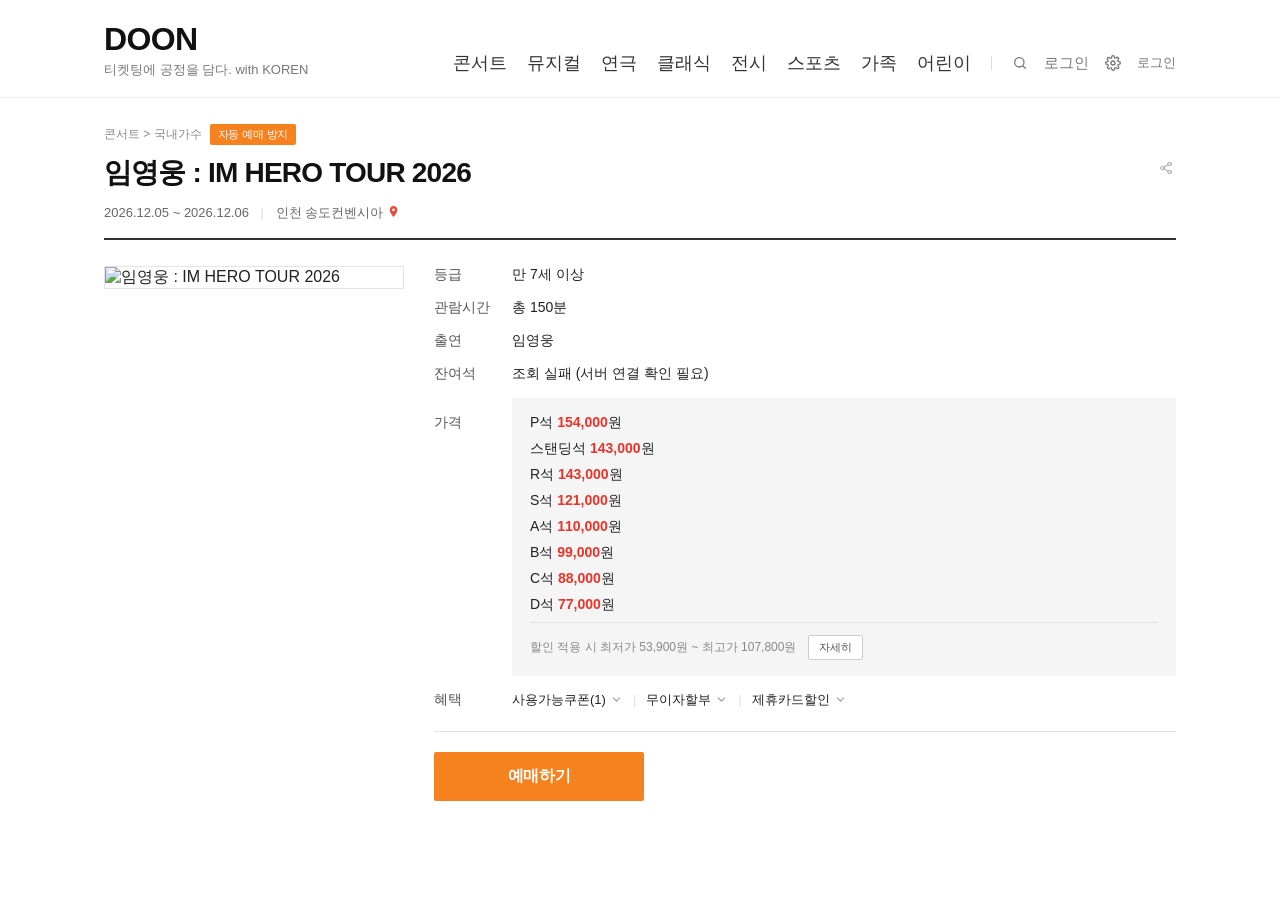
==== pop/frontend/index.html @ 91ee4b95 "Initial commit: DOON 공정 티켓팅 (판교 구성)" ====
<!DOCTYPE html>
<html lang="ko">
<head>
<meta charset="UTF-8">
<meta name="viewport" content="width=device-width, initial-scale=1">
<title>DOON - 티켓팅에 공정을 담다. with KOREN</title>
<style>
/* 이 파일은 style.css 를 쓰지 않는다.
   style.css 는 seat.html(좌석 그리드)과 공유되므로, 여기서 .header 같은
   공용 클래스를 고치면 시연 영상의 주인공인 좌석 화면까지 같이 바뀐다.
   그래서 index 전용 스타일을 이 안에 전부 담았다. */
* { box-sizing: border-box; }
body {
  margin: 0;
  background: #fff;
  color: #222;
  font-family: 'Pretendard', 'Apple SD Gothic Neo', 'Malgun Gothic', '맑은 고딕', sans-serif;
  -webkit-font-smoothing: antialiased;
}
.wrap { max-width: 1120px; margin: 0 auto; padding: 0 24px; }

/* 상단 로고 — 파란 배경 띠를 없애고 글자만 남긴다.
   DOON 을 부제보다 확실히 크게 두어 브랜드가 먼저 읽히게 한다. */
.brandbar { border-bottom: 1px solid #eee; }
.brandbar .wrap { padding-top: 22px; padding-bottom: 18px; }
.brand-name { font-size: 32px; font-weight: 700; letter-spacing: -0.6px; color: #111; line-height: 1.1; }
.brand-sub  { font-size: 13px; color: #777; margin-top: 4px; }

.crumb { display: flex; align-items: center; gap: 8px; font-size: 12px; color: #888; margin: 26px 0 10px; }
.badge {
  background: #F5821F; color: #fff; font-size: 11px;
  padding: 3px 8px; border-radius: 2px; letter-spacing: -0.2px;
}

.titlerow { display: flex; justify-content: space-between; align-items: flex-start; gap: 16px; }
.title { font-size: 28px; font-weight: 700; color: #111; letter-spacing: -0.8px; line-height: 1.3; }
.share { color: #999; flex-shrink: 0; padding-top: 6px; cursor: pointer; }

.meta {
  font-size: 13px; color: #666; margin-top: 12px;
  padding-bottom: 16px; border-bottom: 2px solid #333;
}
.meta .sep { color: #ddd; margin: 0 8px; }

.detail { display: flex; gap: 30px; margin-top: 26px; align-items: flex-start; }
.poster { width: 300px; flex-shrink: 0; border: 1px solid #e5e5e5; display: block; }
.info { flex: 1; min-width: 0; font-size: 14px; }

.row { display: flex; margin-bottom: 15px; }
.row .k { width: 78px; flex-shrink: 0; color: #555; }
.row .v { flex: 1; min-width: 0; color: #222; }

.pricebox { background: #f5f5f5; padding: 16px 18px; }
.pline { margin-bottom: 8px; }
.pline .won { color: #e8342a; font-weight: 700; }
.pfoot {
  border-top: 1px solid #e0e0e0; margin-top: 6px; padding-top: 12px;
  display: flex; align-items: center; gap: 12px; font-size: 12px; color: #888;
  flex-wrap: wrap;
}
.more {
  border: 1px solid #ccc; background: #fff; padding: 4px 10px;
  font-size: 11px; color: #555; border-radius: 2px; cursor: pointer;
  font-family: inherit;
}

.benefit { display: flex; align-items: center; gap: 10px; flex-wrap: wrap; font-size: 13px; color: #333; }
.benefit .item { display: inline-flex; align-items: center; gap: 4px; cursor: pointer; }
.benefit .bar { color: #ddd; }

.bookwrap { border-top: 1px solid #e0e0e0; margin-top: 22px; padding-top: 20px; }
.book {
  background: #F5821F; color: #fff; border: 0;
  padding: 14px 0; width: 210px; font-size: 16px; font-weight: 700;
  border-radius: 2px; cursor: pointer; font-family: inherit; letter-spacing: -0.3px;
}
.book:hover { background: #DE7115; }
.book:active { transform: translateY(1px); }

@media (max-width: 820px) {
  .detail { flex-direction: column; }
  .poster { width: 100%; max-width: 340px; }
}

.brandbar .wrap { display: flex; align-items: flex-end; justify-content: space-between; gap: 24px; flex-wrap: wrap; }
.topnav { display: flex; align-items: center; gap: 20px; padding-bottom: 4px; flex-wrap: wrap; }
.topnav .menu { display: flex; align-items: center; gap: 20px; font-size: 18px; color: #333; }
.topnav .menu span { cursor: pointer; }
.topnav .menu span:hover { color: #F5821F; }
.topnav .divider { width: 1px; height: 14px; background: #ddd; }
.topnav .util { display: flex; align-items: center; gap: 16px; font-size: 15px; color: #777; }
.topnav .util span { display: inline-flex; align-items: center; gap: 5px; cursor: pointer; }
.topnav .util span:hover { color: #333; }
@media (max-width: 900px) { .topnav { width: 100%; justify-content: space-between; gap: 12px; } .topnav .menu { gap: 14px; font-size: 16px; flex-wrap: wrap; } }
</style>
</head>
<body>

<div class="brandbar">
  <div class="wrap">
    <div>
      <div class="brand-name">DOON</div>
      <div class="brand-sub">티켓팅에 공정을 담다. with KOREN</div>
    </div>
      <div class="topnav">
        <div class="menu">
          <span>콘서트</span><span>뮤지컬</span><span>연극</span><span>클래식</span><span>전시</span><span>스포츠</span><span>가족</span><span>어린이</span>
        </div>
        <div class="divider"></div>
        <div class="util">
          <span aria-label="검색"><svg width="16" height="16" viewBox="0 0 24 24" fill="none" stroke="currentColor" stroke-width="2" stroke-linecap="round" aria-hidden="true"><circle cx="11" cy="11" r="7"/><path d="M20 20l-3.5-3.5"/></svg></span>
          <span>로그인</span>
          <span aria-label="설정"><svg width="16" height="16" viewBox="0 0 24 24" fill="none" stroke="currentColor" stroke-width="2" stroke-linecap="round" stroke-linejoin="round" aria-hidden="true"><circle cx="12" cy="12" r="3"/><path d="M19.4 15a1.6 1.6 0 0 0 .3 1.8l.1.1a2 2 0 1 1-2.8 2.8l-.1-.1a1.6 1.6 0 0 0-1.8-.3 1.6 1.6 0 0 0-1 1.5V21a2 2 0 1 1-4 0v-.1a1.6 1.6 0 0 0-1-1.5 1.6 1.6 0 0 0-1.8.3l-.1.1a2 2 0 1 1-2.8-2.8l.1-.1a1.6 1.6 0 0 0 .3-1.8 1.6 1.6 0 0 0-1.5-1H3a2 2 0 1 1 0-4h.1a1.6 1.6 0 0 0 1.5-1 1.6 1.6 0 0 0-.3-1.8l-.1-.1a2 2 0 1 1 2.8-2.8l.1.1a1.6 1.6 0 0 0 1.8.3H9a1.6 1.6 0 0 0 1-1.5V3a2 2 0 1 1 4 0v.1a1.6 1.6 0 0 0 1 1.5 1.6 1.6 0 0 0 1.8-.3l.1-.1a2 2 0 1 1 2.8 2.8l-.1.1a1.6 1.6 0 0 0-.3 1.8V9a1.6 1.6 0 0 0 1.5 1H21a2 2 0 1 1 0 4h-.1a1.6 1.6 0 0 0-1.5 1z"/></svg></span>
        </div>
      </div>
  </div>
</div>

<div class="wrap">

  <div class="crumb">
    <span>콘서트 &gt; 국내가수</span>
    <span class="badge">자동 예매 방지</span>
  </div>

  <div class="titlerow">
    <div class="title">임영웅 : IM HERO TOUR 2026</div>
    <svg class="share" width="20" height="20" viewBox="0 0 24 24" fill="none" stroke="currentColor" stroke-width="1.6" stroke-linecap="round" stroke-linejoin="round" aria-hidden="true">
      <circle cx="18" cy="5" r="3"/><circle cx="6" cy="12" r="3"/><circle cx="18" cy="19" r="3"/>
      <path d="M8.6 13.5l6.8 4M15.4 6.5l-6.8 4"/>
    </svg>
  </div>

  <div class="meta">
    <span id="showDate">--</span>
    <span class="sep">|</span>
    <span>인천 송도컨벤시아</span>
    <svg width="13" height="13" viewBox="0 0 24 24" fill="#e74c3c" style="vertical-align:-1px" aria-hidden="true">
      <path d="M12 2C8.1 2 5 5.1 5 9c0 5.2 7 13 7 13s7-7.8 7-13c0-3.9-3.1-7-7-7zm0 9.5A2.5 2.5 0 1 1 12 6.5a2.5 2.5 0 0 1 0 5z"/>
    </svg>
  </div>

  <div class="detail">
    <img src="/img/imhero.jpg" alt="임영웅 : IM HERO TOUR 2026" class="poster">

    <div class="info">
      <div class="row"><div class="k">등급</div><div class="v">만 7세 이상</div></div>
      <div class="row"><div class="k">관람시간</div><div class="v">총 150분</div></div>
      <div class="row"><div class="k">출연</div><div class="v">임영웅</div></div>
      <div class="row"><div class="k">잔여석</div><div class="v" id="seatCountText">확인 중...</div></div>

      <div class="row">
        <div class="k" style="padding-top:16px">가격</div>
        <div class="v">
          <div class="pricebox">
            <div class="pline">P석 <span class="won">154,000</span>원</div>
            <div class="pline">스탠딩석 <span class="won">143,000</span>원</div>
            <div class="pline">R석 <span class="won">143,000</span>원</div>
            <div class="pline">S석 <span class="won">121,000</span>원</div>
            <div class="pline">A석 <span class="won">110,000</span>원</div>
            <div class="pline">B석 <span class="won">99,000</span>원</div>
            <div class="pline">C석 <span class="won">88,000</span>원</div>
            <div class="pline">D석 <span class="won">77,000</span>원</div>
            <div class="pfoot">
              <span>할인 적용 시 최저가 53,900원 ~ 최고가 107,800원</span>
              <button class="more" type="button">자세히</button>
            </div>
          </div>
        </div>
      </div>

      <div class="row" style="margin-top:4px">
        <div class="k">혜택</div>
        <div class="v benefit">
          <span class="item">사용가능쿠폰(1)
            <svg width="13" height="13" viewBox="0 0 24 24" fill="none" stroke="#999" stroke-width="2" stroke-linecap="round" stroke-linejoin="round" aria-hidden="true"><path d="M6 9l6 6 6-6"/></svg>
          </span>
          <span class="bar">|</span>
          <span class="item">무이자할부
            <svg width="13" height="13" viewBox="0 0 24 24" fill="none" stroke="#999" stroke-width="2" stroke-linecap="round" stroke-linejoin="round" aria-hidden="true"><path d="M6 9l6 6 6-6"/></svg>
          </span>
          <span class="bar">|</span>
          <span class="item">제휴카드할인
            <svg width="13" height="13" viewBox="0 0 24 24" fill="none" stroke="#999" stroke-width="2" stroke-linecap="round" stroke-linejoin="round" aria-hidden="true"><path d="M6 9l6 6 6-6"/></svg>
          </span>
        </div>
      </div>

      <div class="bookwrap">
        <button id="bookBtn" class="book" type="button">예매하기</button>
      </div>
    </div>
  </div>

  <div style="height:60px"></div>
</div>

<script>
// 공연일시는 오늘 ~ 내일로 매일 자동 갱신된다.
// 시연 날짜가 바뀌어도 화면을 고칠 필요가 없게 하려는 것.
(function () {
  var f = function (d) {
    var p = function (n) { return n < 10 ? '0' + n : '' + n; };
    return d.getFullYear() + '.' + p(d.getMonth() + 1) + '.' + p(d.getDate());
  };
  var today = new Date();
  var tomorrow = new Date(today.getTime() + 86400000);
  document.getElementById('showDate').textContent = f(today) + ' ~ ' + f(tomorrow);
})();

// 이 버튼은 타임스탬프를 측정하지 않는다 — 좌석 선택 화면으로 이동만 한다.
// 실제로 시각을 재야 하는 순간은 "좌석을 고르고 예약하기를 누르는 순간"이고,
// 그건 seat.html 에서 처리한다.
document.getElementById('bookBtn').addEventListener('click', function () {
  // 로그인하지 않았으면 로그인 화면으로 보내고, 끝나면 좌석 화면으로 돌아온다.
  //  [FRONTAUTH_V1]
  if (window.doonAuth && !window.doonAuth.token()) {
    window.location.href = '/login.html?returnTo=' + encodeURIComponent('/seat.html');
  } else {
    window.location.href = '/seat.html';
  }
});

// 잔여석: PoP -> central(DB) 순서로 실제 값을 받아온다.
// central 이 재시작되어도 확정 수는 Postgres 에서 COUNT 해오므로 정확하다.
// PoP 쪽에 1초 TTL 캐시가 있어서, 사용자가 아무리 많아도 central 까지 가는
// 왕복은 초당 1회로 묶인다.
var seatCountText = document.getElementById('seatCountText');

function refreshSeatCount() {
  fetch('/seat-count')
    .then(function (res) { return res.json(); })
    .then(function (data) {
      if (data.remaining === null || data.remaining === undefined) {
        seatCountText.textContent = '조회 실패 (서버 연결 확인 필요)';
        return;
      }
      seatCountText.textContent = data.remaining + ' / ' + data.total + '석';
    })
    .catch(function () {
      seatCountText.textContent = '조회 실패 (서버 연결 확인 필요)';
    });
}

refreshSeatCount();
setInterval(refreshSeatCount, 5000);
</script>

<!-- 로그인 상태 표시  [FRONTAUTH_V1] -->
<script>
(function () {
  // 토큰 보관은 localStorage 를 쓴다.
  // 서버가 세션을 조회하지 않는 무상태 검증이라, 이 토큰 자체가 신원 증명이다.
  function tok() {
    var t = localStorage.getItem('doon_token');
    var exp = parseInt(localStorage.getItem('doon_expires_at') || '0', 10);
    // 만료된 토큰을 들고 있으면 PoP 가 expired 로 판정한다.
    // 화면 단에서 미리 정리해 "로그인한 줄 알았는데 신원이 안 붙는" 상태를 막는다.
    if (t && exp && Date.now() > exp) { logout(true); return null; }
    return t;
  }
  function logout(silent) {
    ['doon_token','doon_account_id','doon_session_id','doon_email',
     'doon_device_fp','doon_expires_at'].forEach(function (k) {
      localStorage.removeItem(k);
    });
    if (!silent) location.reload();
  }
  // 다른 화면에서도 쓸 수 있게 전역으로 노출한다.
  window.doonAuth = {
    token: tok,
    logout: logout,
    email: function () { return localStorage.getItem('doon_email') || ''; },
    require: function (returnTo) {
      if (tok()) return true;
      location.href = '/login.html?returnTo=' + encodeURIComponent(returnTo || location.pathname);
      return false;
    },
  };

  // 상단 유틸 영역에 로그인 상태를 그린다. 없으면 조용히 넘어간다.
  var util = document.querySelector('.util');
  if (!util) return;
  var box = document.createElement('span');
  box.style.cssText = 'display:inline-flex;align-items:center;gap:8px;font-size:13px;';
  if (tok()) {
    var who = document.createElement('span');
    who.style.cssText = 'color:#B3560A;font-weight:700;';
    who.textContent = window.doonAuth.email();
    var out = document.createElement('a');
    out.href = '#'; out.textContent = '로그아웃';
    out.style.cssText = 'color:#999;text-decoration:none;';
    out.addEventListener('click', function (e) { e.preventDefault(); logout(false); });
    box.appendChild(who); box.appendChild(out);
  } else {
    var a = document.createElement('a');
    a.href = '/login.html?returnTo=' + encodeURIComponent(location.pathname);
    a.textContent = '로그인';
    a.style.cssText = 'color:#777;text-decoration:none;';
    box.appendChild(a);
  }
  util.appendChild(box);
})();
</script>
</body>
</html>
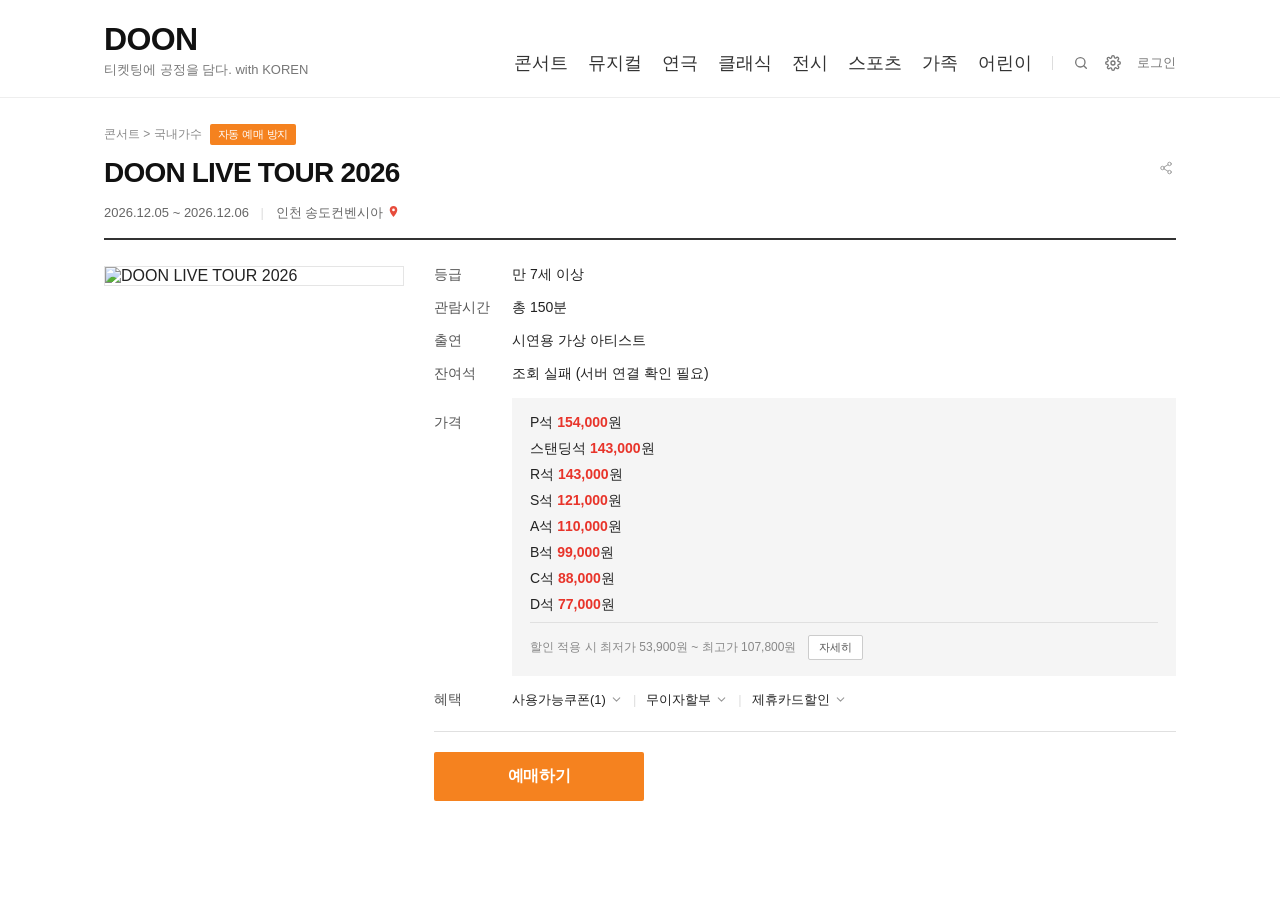
==== commit 928576ec: "Fix docs and screens: window wording, monitor subtitle, single login link, fictional show and poster" ====
--- a/pop/frontend/index.html
+++ b/pop/frontend/index.html
@@ -109,7 +109,6 @@
         <div class="divider"></div>
         <div class="util">
           <span aria-label="검색"><svg width="16" height="16" viewBox="0 0 24 24" fill="none" stroke="currentColor" stroke-width="2" stroke-linecap="round" aria-hidden="true"><circle cx="11" cy="11" r="7"/><path d="M20 20l-3.5-3.5"/></svg></span>
-          <span>로그인</span>
           <span aria-label="설정"><svg width="16" height="16" viewBox="0 0 24 24" fill="none" stroke="currentColor" stroke-width="2" stroke-linecap="round" stroke-linejoin="round" aria-hidden="true"><circle cx="12" cy="12" r="3"/><path d="M19.4 15a1.6 1.6 0 0 0 .3 1.8l.1.1a2 2 0 1 1-2.8 2.8l-.1-.1a1.6 1.6 0 0 0-1.8-.3 1.6 1.6 0 0 0-1 1.5V21a2 2 0 1 1-4 0v-.1a1.6 1.6 0 0 0-1-1.5 1.6 1.6 0 0 0-1.8.3l-.1.1a2 2 0 1 1-2.8-2.8l.1-.1a1.6 1.6 0 0 0 .3-1.8 1.6 1.6 0 0 0-1.5-1H3a2 2 0 1 1 0-4h.1a1.6 1.6 0 0 0 1.5-1 1.6 1.6 0 0 0-.3-1.8l-.1-.1a2 2 0 1 1 2.8-2.8l.1.1a1.6 1.6 0 0 0 1.8.3H9a1.6 1.6 0 0 0 1-1.5V3a2 2 0 1 1 4 0v.1a1.6 1.6 0 0 0 1 1.5 1.6 1.6 0 0 0 1.8-.3l.1-.1a2 2 0 1 1 2.8 2.8l-.1.1a1.6 1.6 0 0 0-.3 1.8V9a1.6 1.6 0 0 0 1.5 1H21a2 2 0 1 1 0 4h-.1a1.6 1.6 0 0 0-1.5 1z"/></svg></span>
         </div>
       </div>
@@ -124,7 +123,7 @@
   </div>
 
   <div class="titlerow">
-    <div class="title">임영웅 : IM HERO TOUR 2026</div>
+    <div class="title">DOON LIVE TOUR 2026</div>
     <svg class="share" width="20" height="20" viewBox="0 0 24 24" fill="none" stroke="currentColor" stroke-width="1.6" stroke-linecap="round" stroke-linejoin="round" aria-hidden="true">
       <circle cx="18" cy="5" r="3"/><circle cx="6" cy="12" r="3"/><circle cx="18" cy="19" r="3"/>
       <path d="M8.6 13.5l6.8 4M15.4 6.5l-6.8 4"/>
@@ -141,12 +140,12 @@
   </div>
 
   <div class="detail">
-    <img src="/img/imhero.jpg" alt="임영웅 : IM HERO TOUR 2026" class="poster">
+    <img src="/img/doon-live.svg" alt="DOON LIVE TOUR 2026" class="poster">
 
     <div class="info">
       <div class="row"><div class="k">등급</div><div class="v">만 7세 이상</div></div>
       <div class="row"><div class="k">관람시간</div><div class="v">총 150분</div></div>
-      <div class="row"><div class="k">출연</div><div class="v">임영웅</div></div>
+      <div class="row"><div class="k">출연</div><div class="v">시연용 가상 아티스트</div></div>
       <div class="row"><div class="k">잔여석</div><div class="v" id="seatCountText">확인 중...</div></div>
 
       <div class="row">
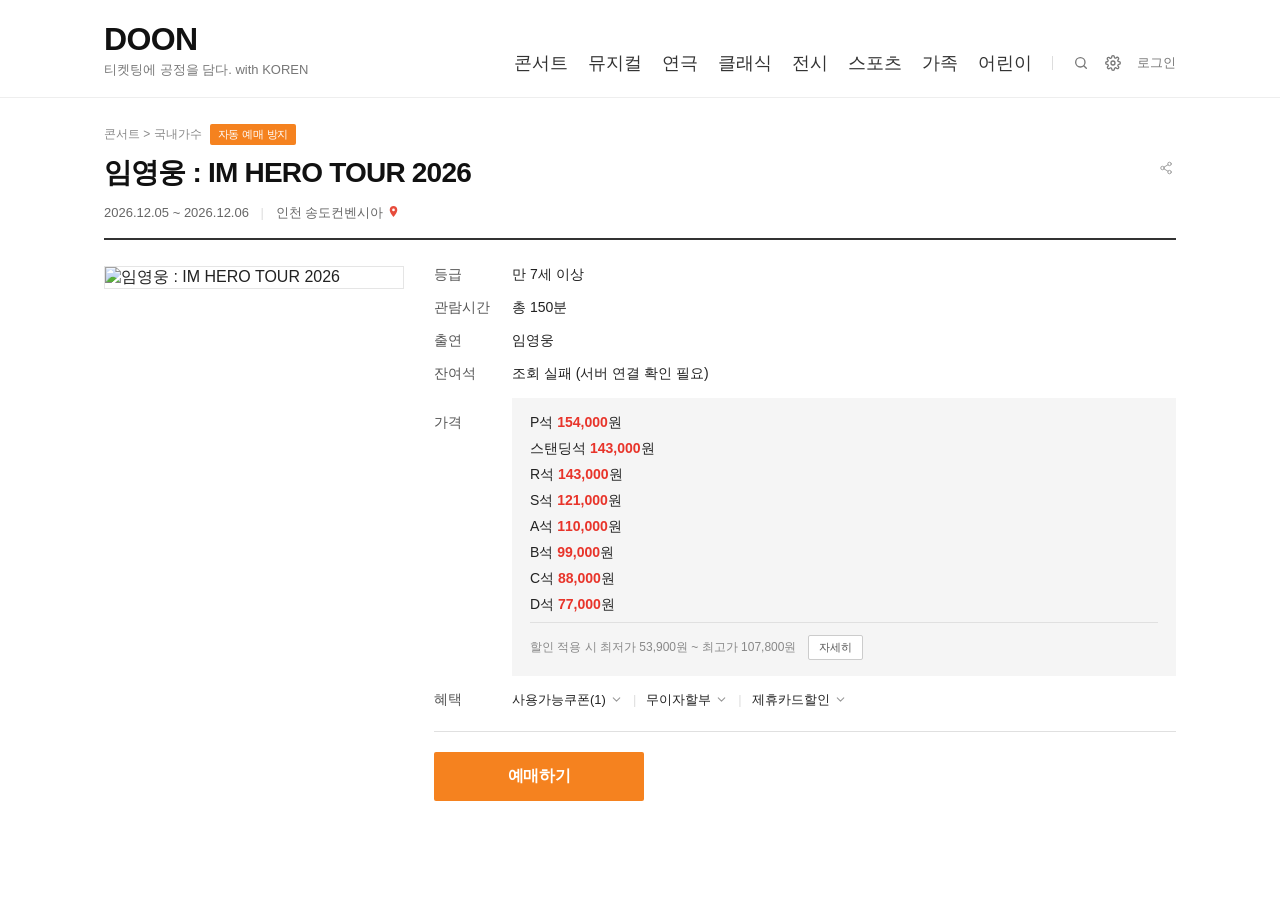
==== commit 3859c8af: "Restore the IM HERO show name, performer and posters (keep the single login link)" ====
--- a/pop/frontend/index.html
+++ b/pop/frontend/index.html
@@ -123,7 +123,7 @@
   </div>
 
   <div class="titlerow">
-    <div class="title">DOON LIVE TOUR 2026</div>
+    <div class="title">임영웅 : IM HERO TOUR 2026</div>
     <svg class="share" width="20" height="20" viewBox="0 0 24 24" fill="none" stroke="currentColor" stroke-width="1.6" stroke-linecap="round" stroke-linejoin="round" aria-hidden="true">
       <circle cx="18" cy="5" r="3"/><circle cx="6" cy="12" r="3"/><circle cx="18" cy="19" r="3"/>
       <path d="M8.6 13.5l6.8 4M15.4 6.5l-6.8 4"/>
@@ -140,12 +140,12 @@
   </div>
 
   <div class="detail">
-    <img src="/img/doon-live.svg" alt="DOON LIVE TOUR 2026" class="poster">
+    <img src="/img/imhero.jpg" alt="임영웅 : IM HERO TOUR 2026" class="poster">
 
     <div class="info">
       <div class="row"><div class="k">등급</div><div class="v">만 7세 이상</div></div>
       <div class="row"><div class="k">관람시간</div><div class="v">총 150분</div></div>
-      <div class="row"><div class="k">출연</div><div class="v">시연용 가상 아티스트</div></div>
+      <div class="row"><div class="k">출연</div><div class="v">임영웅</div></div>
       <div class="row"><div class="k">잔여석</div><div class="v" id="seatCountText">확인 중...</div></div>
 
       <div class="row">
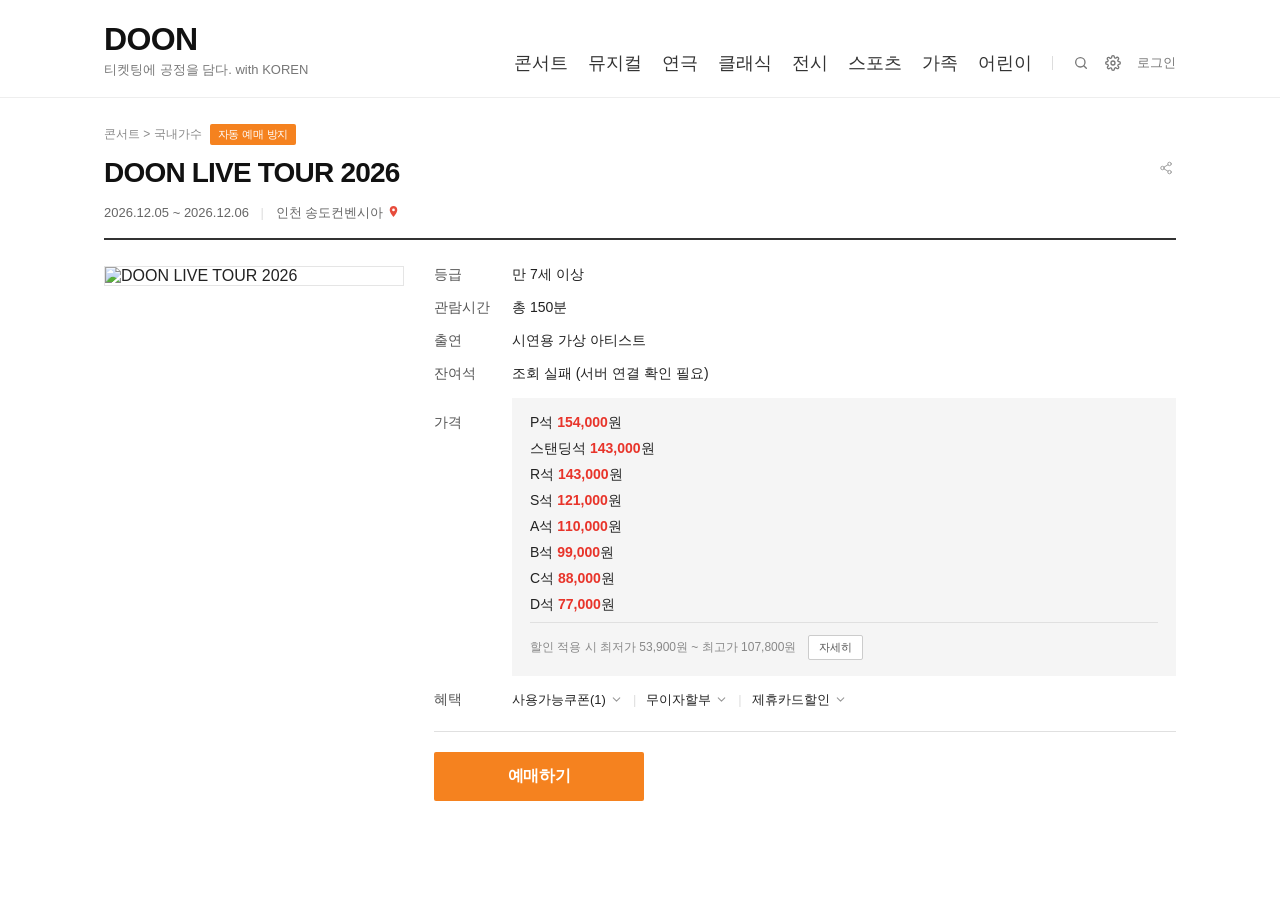
==== commit f7e11e7e: "frontend: 시연 공연을 가상 공연(DOON LIVE TOUR 2026)으로 — 실제 아티스트 이름·포스터 사진 제거" ====
--- a/pop/frontend/index.html
+++ b/pop/frontend/index.html
@@ -123,7 +123,7 @@
   </div>
 
   <div class="titlerow">
-    <div class="title">임영웅 : IM HERO TOUR 2026</div>
+    <div class="title">DOON LIVE TOUR 2026</div>
     <svg class="share" width="20" height="20" viewBox="0 0 24 24" fill="none" stroke="currentColor" stroke-width="1.6" stroke-linecap="round" stroke-linejoin="round" aria-hidden="true">
       <circle cx="18" cy="5" r="3"/><circle cx="6" cy="12" r="3"/><circle cx="18" cy="19" r="3"/>
       <path d="M8.6 13.5l6.8 4M15.4 6.5l-6.8 4"/>
@@ -140,12 +140,12 @@
   </div>
 
   <div class="detail">
-    <img src="/img/imhero.jpg" alt="임영웅 : IM HERO TOUR 2026" class="poster">
+    <img src="/img/doon-live.svg" alt="DOON LIVE TOUR 2026" class="poster">
 
     <div class="info">
       <div class="row"><div class="k">등급</div><div class="v">만 7세 이상</div></div>
       <div class="row"><div class="k">관람시간</div><div class="v">총 150분</div></div>
-      <div class="row"><div class="k">출연</div><div class="v">임영웅</div></div>
+      <div class="row"><div class="k">출연</div><div class="v">시연용 가상 아티스트</div></div>
       <div class="row"><div class="k">잔여석</div><div class="v" id="seatCountText">확인 중...</div></div>
 
       <div class="row">
